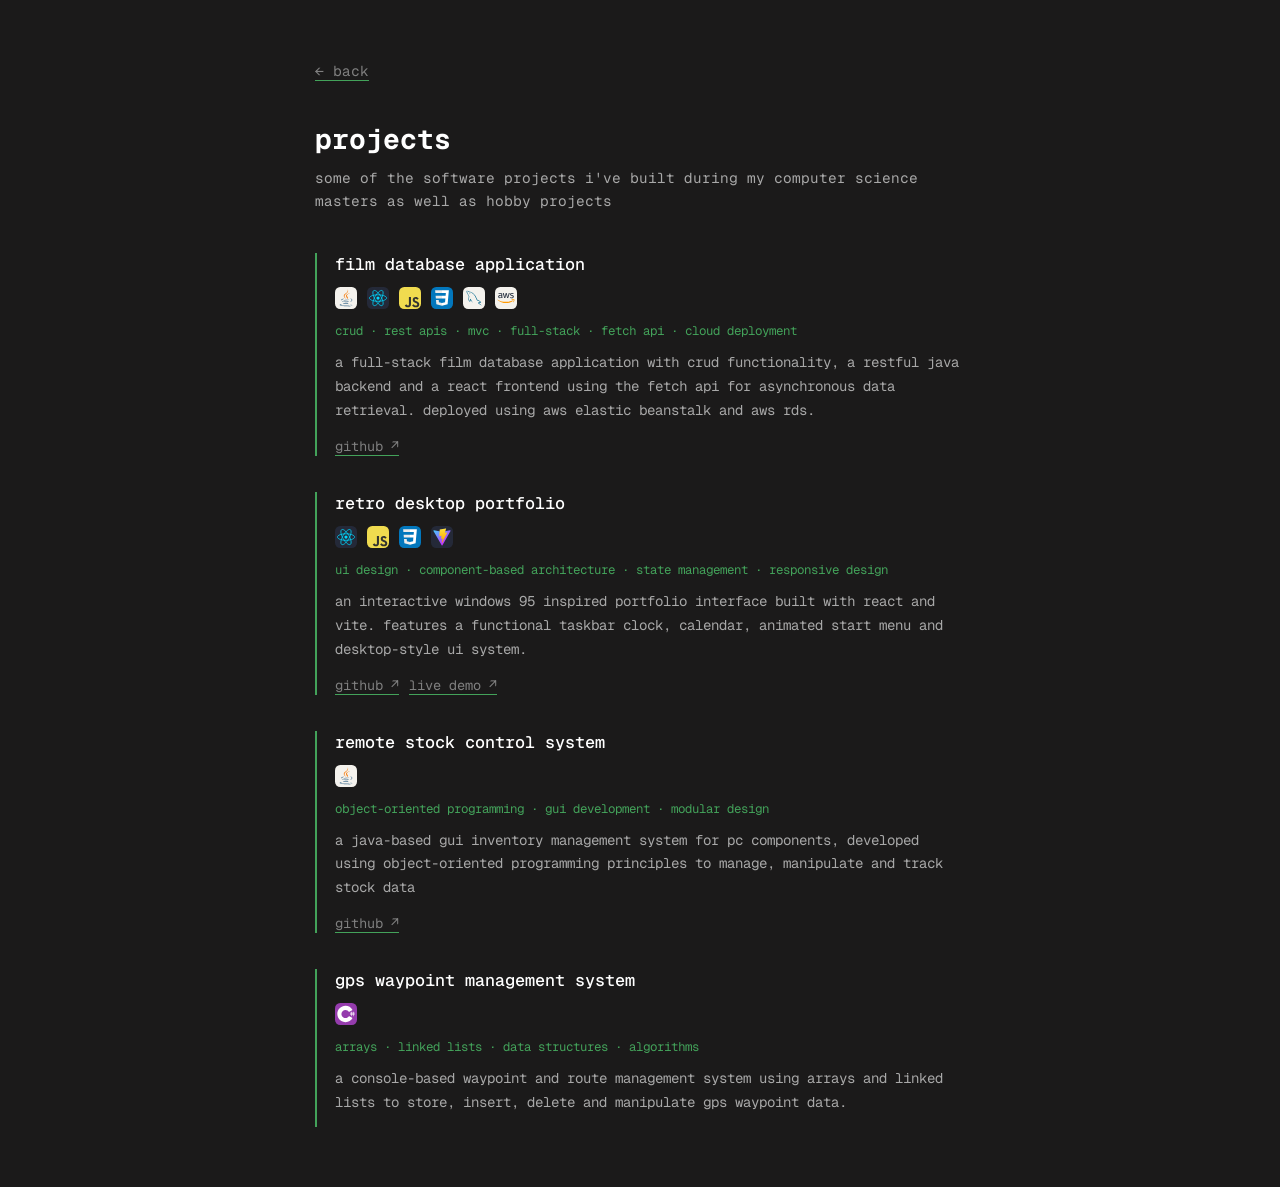
==== projects.html @ cffb8071 "Update projects.html" ====
<!-- projects.html -->
<!DOCTYPE html>
<html lang="en">
<head>
  <meta charset="UTF-8" />
  <meta name="viewport" content="width=device-width, initial-scale=1.0"/>

  <title>projects | harry jarvis</title>

  <link rel="stylesheet" href="projects.css"/>
  <link rel="icon" type="image/x-icon" href="/images/images.png">

  <link href="https://fonts.googleapis.com/css2?family=Geist+Mono:wght@100..900&display=swap" rel="stylesheet">
</head>

<body>

  <main class="projects-wrapper">

    <a href="index.html" class="back-link">← back</a>

    <header class="projects-header">
      <h1>projects</h1>
      <p>some of the software projects i've built during my computer science masters as well as hobby projects</p>
    </header>

    <section class="projects-list">

      <!-- FILM DATABASE -->
      <article class="project-card">

        <h2>film database application</h2>

        <div class="project-tech">

          <!-- JAVA -->
          <span class="tech-icon" title="Java">
            <svg xmlns="http://www.w3.org/2000/svg" width="22" height="22" viewBox="0 0 256 256"><g fill="none"><rect width="256" height="256" fill="#f4f2ed" rx="60"/><path fill="#4e7896" d="M101.634 182.619s-7.68 4.674 5.345 6.011c15.728 2.004 24.044 1.669 41.407-1.668c0 0 4.674 3.009 11.02 5.344c-39.075 16.696-88.497-1.002-57.772-9.687m-5.009-21.705s-8.35 6.346 4.674 7.679c17.028 1.669 30.391 2.004 53.433-2.667c0 0 3.009 3.341 8.015 5.01c-47.083 14.025-99.85 1.333-66.122-10.019zm92.17 38.07s5.676 4.674-6.346 8.35c-22.376 6.678-93.839 8.685-113.876 0c-7.009-3.009 6.347-7.352 10.686-8.015c4.342-1.002 6.678-1.002 6.678-1.002c-7.68-5.344-51.095 11.02-22.041 15.729c79.813 13.027 145.603-5.676 124.896-15.028zm-83.488-60.781s-36.402 8.685-13.028 11.687c10.019 1.333 29.721 1.002 48.089-.335c15.028-1.334 30.09-4.007 30.09-4.007s-5.345 2.338-9.017 4.674c-37.099 9.693-108.23 5.351-87.858-4.668c17.37-8.35 31.724-7.351 31.724-7.351m65.116 36.401c37.407-19.37 20.037-38.07 8.015-35.731c-3.009.667-4.342 1.334-4.342 1.334s1.001-2.004 3.34-2.667c23.709-8.35 42.413 25.046-7.679 38.07c0 0 .335-.335.666-1.002zm-61.444 52.76c36.067 2.339 91.168-1.334 92.505-18.369c0 0-2.667 6.678-29.72 11.688c-30.722 5.676-68.796 5.009-91.168 1.333c0 0 4.674 4.007 28.386 5.344z"/><path fill="#f58219" d="M147.685 28s20.704 21.039-19.702 52.76c-32.394 25.712-7.351 40.408 0 57.101c-19.035-17.028-32.722-32.059-23.377-46.085C118.331 71.083 156.062 61.064 147.685 28M137 123.842c9.683 11.02-2.667 21.039-2.667 21.039s24.711-12.686 13.359-28.387c-10.354-15.028-18.368-22.376 25.046-47.425c0 0-68.461 17.028-35.731 54.766z"/></g></svg>
          </span>

          <!-- REACT -->
          <span class="tech-icon" title="React">
            <svg xmlns="http://www.w3.org/2000/svg" width="22" height="22" viewBox="0 0 256 256"><g fill="none"><rect width="256" height="256" fill="#242938" rx="60"/><path fill="#00d8ff" d="M128.001 146.951c10.304 0 18.656-8.353 18.656-18.656s-8.352-18.656-18.656-18.656s-18.656 8.353-18.656 18.656s8.353 18.656 18.656 18.656"/><path stroke="#00d8ff" stroke-width="8.911" d="M128.002 90.363c25.048 0 48.317 3.594 65.862 9.635C215.003 107.275 228 118.306 228 128.295c0 10.409-13.774 22.128-36.475 29.649c-17.162 5.686-39.746 8.654-63.523 8.654c-24.378 0-47.463-2.786-64.819-8.717C41.225 150.376 28 138.506 28 128.295c0-9.908 12.41-20.854 33.252-28.12c17.61-6.14 41.453-9.812 66.746-9.812z" clip-rule="evenodd"/><path stroke="#00d8ff" stroke-width="8.911" d="M94.981 109.438c12.514-21.698 27.251-40.06 41.249-52.24c16.864-14.677 32.914-20.425 41.566-15.436c9.017 5.2 12.288 22.988 7.463 46.41c-3.645 17.707-12.359 38.753-24.238 59.351c-12.179 21.118-26.124 39.724-39.931 51.792c-17.471 15.272-34.362 20.799-43.207 15.698c-8.583-4.946-11.865-21.167-7.747-42.852c3.479-18.323 12.21-40.812 24.841-62.723z" clip-rule="evenodd"/><path stroke="#00d8ff" stroke-width="8.911" d="M95.012 147.578c-12.549-21.674-21.093-43.616-24.659-61.826c-4.293-21.941-1.258-38.716 7.387-43.72c9.009-5.216 26.052.834 43.934 16.712c13.52 12.004 27.403 30.061 39.316 50.639c12.214 21.098 21.368 42.473 24.929 60.461c4.506 22.764.859 40.157-7.978 45.272c-8.574 4.964-24.265-.291-40.996-14.689c-14.136-12.164-29.26-30.959-41.933-52.849Z" clip-rule="evenodd"/></g></svg>
          </span>

          <!-- JAVASCRIPT -->
          <span class="tech-icon" title="JavaScript">
            <svg xmlns="http://www.w3.org/2000/svg" width="22" height="22" viewBox="0 0 256 256"><g fill="none"><rect width="256" height="256" fill="#f0db4f" rx="60"/><path fill="#323330" d="m67.312 213.932l19.59-11.856c3.78 6.701 7.218 12.371 15.465 12.371c7.905 0 12.889-3.092 12.889-15.12v-81.798h24.058v82.138c0 24.917-14.606 36.259-35.916 36.259c-19.245 0-30.416-9.967-36.087-21.996m85.07-2.576l19.588-11.341c5.157 8.421 11.859 14.607 23.715 14.607c9.969 0 16.325-4.984 16.325-11.858c0-8.248-6.53-11.17-17.528-15.98l-6.013-2.579c-17.357-7.388-28.871-16.668-28.871-36.258c0-18.044 13.748-31.792 35.229-31.792c15.294 0 26.292 5.328 34.196 19.247l-18.731 12.029c-4.125-7.389-8.591-10.31-15.465-10.31c-7.046 0-11.514 4.468-11.514 10.31c0 7.217 4.468 10.139 14.778 14.608l6.014 2.577c20.449 8.765 31.963 17.699 31.963 37.804c0 21.654-17.012 33.51-39.867 33.51c-22.339 0-36.774-10.654-43.819-24.574"/></g></svg>
          </span>

          <span class="tech-icon" title="css">
            <svg xmlns="http://www.w3.org/2000/svg" width="22px" height="22px" viewBox="0 0 256 256"><g fill="none"><rect width="256" height="256" fill="#0277bd" rx="60"/><path fill="#ebebeb" d="m53.753 102.651l2.862 31.942h71.481v-31.942zM128.095 38H48l2.904 31.942h77.191zm0 180.841v-33.233l-.14.037l-35.574-9.605l-2.274-25.476H58.042l4.475 50.154l65.431 18.164z"/><path fill="#fff" d="m167.318 134.593l-3.708 41.426l-35.625 9.616v33.231l65.483-18.148l.48-5.397l7.506-84.092l.779-8.578L208 38h-80.015v31.942h45.009l-2.906 32.709h-42.103v31.942z"/></g></svg>
          </span>

          <!-- MYSQL -->
          <span class="tech-icon" title="MySQL">
            <svg xmlns="http://www.w3.org/2000/svg" width="22" height="22" viewBox="0 0 256 256"><g fill="none"><rect width="256" height="256" fill="#f4f2ed" rx="60"/><g clip-path="url(#SVGvjfd0dWp)"><path fill="#00678c" fill-rule="evenodd" d="M203.801 178.21c-9.79-.272-17.385.731-23.75 3.409c-1.833.736-4.774.736-5.016 3.043c.98.968 1.098 2.552 1.957 3.894c1.467 2.435 4.041 5.715 6.365 7.417l7.834 5.598c4.774 2.917 10.16 4.622 14.811 7.542c2.694 1.704 5.386 3.894 8.08 5.721c1.372.973 2.203 2.558 3.918 3.163v-.368c-.856-1.091-1.103-2.672-1.956-3.894l-3.677-3.526c-3.547-4.744-7.957-8.884-12.731-12.287c-3.918-2.677-12.484-6.326-14.076-10.825l-.241-.273c2.689-.272 5.872-1.219 8.445-1.949c4.165-1.091 7.957-.851 12.238-1.945l5.88-1.704v-1.091c-2.204-2.189-3.795-5.11-6.119-7.176c-6.242-5.353-13.102-10.586-20.203-14.965c-3.794-2.432-8.692-4.017-12.731-6.081c-1.473-.731-3.918-1.096-4.774-2.312c-2.209-2.672-3.43-6.204-5.021-9.369l-10.037-21.168c-2.203-4.745-3.553-9.49-6.242-13.869c-12.611-20.683-26.324-33.212-47.38-45.502c-4.527-2.555-9.913-3.654-15.64-4.99l-9.18-.49c-1.962-.851-3.919-3.164-5.633-4.26c-6.978-4.38-24.974-13.868-30.12-1.363c-3.305 7.907 4.899 15.692 7.684 19.709c2.085 2.798 4.774 5.96 6.247 9.124c.823 2.067 1.098 4.259 1.957 6.449c1.956 5.352 3.794 11.316 6.365 16.306c1.372 2.555 2.813 5.235 4.527 7.545c.98 1.363 2.695 1.947 3.06 4.136c-1.715 2.435-1.833 6.081-2.813 9.127c-4.409 13.748-2.694 30.78 3.548 40.902c1.962 3.04 6.585 9.734 12.858 7.177c5.509-2.19 4.28-9.124 5.871-15.208c.37-1.458.124-2.432.856-3.408v.273l5.021 10.097c3.795 5.961 10.408 12.167 15.914 16.306c2.936 2.19 5.263 5.964 8.934 7.3v-.368h-.241c-.736-1.091-1.839-1.582-2.818-2.433c-2.203-2.189-4.651-4.867-6.366-7.299c-5.139-6.812-9.666-14.357-13.708-22.142c-1.961-3.771-3.676-7.908-5.262-11.679c-.741-1.461-.741-3.654-1.962-4.379c-1.839 2.672-4.527 4.99-5.88 8.273c-2.327 5.23-2.568 11.679-3.424 18.371c-.494.122-.275 0-.494.272c-3.913-.97-5.263-4.99-6.73-8.393c-3.672-8.638-4.287-22.507-1.104-32.484c.856-2.555 4.533-10.585 3.065-13.018c-.74-2.312-3.183-3.648-4.533-5.475c-1.591-2.312-3.3-5.23-4.403-7.785c-2.936-6.817-4.404-14.357-7.59-21.17c-1.473-3.164-4.041-6.45-6.124-9.367c-2.327-3.286-4.892-5.599-6.73-9.49c-.612-1.363-1.468-3.528-.489-4.99c.242-.973.735-1.363 1.71-1.581c1.59-1.364 6.124.365 7.715 1.09c4.527 1.827 8.322 3.529 12.117 6.081c1.715 1.216 3.553 3.529 5.756 4.14h2.574c3.918.85 8.322.272 11.99 1.363c6.49 2.072 12.364 5.11 17.632 8.398c16.035 10.098 29.26 24.454 38.193 41.611c1.468 2.798 2.08 5.353 3.43 8.273c2.574 5.964 5.757 12.045 8.322 17.888c2.574 5.718 5.021 11.562 8.693 16.306c1.838 2.555 9.18 3.891 12.484 5.23c2.45 1.091 6.242 2.073 8.451 3.409c4.159 2.555 8.322 5.475 12.237 8.273c1.956 1.456 8.081 4.499 8.445 6.926zM78.958 72.487a19.6 19.6 0 0 0-5.015.608v.273h.241c.98 1.947 2.695 3.286 3.918 4.99l2.818 5.84l.242-.272c1.714-1.216 2.573-3.163 2.573-6.08c-.735-.851-.856-1.705-1.468-2.556c-.735-1.216-2.326-1.827-3.309-2.797z" clip-rule="evenodd"/></g><defs><clipPath id="SVGvjfd0dWp"><path fill="#fff" d="M38 38h180v180H38z"/></clipPath></defs></g></svg>
          </span>

          <span class="tech-icon" title="AWS">
            <svg xmlns="http://www.w3.org/2000/svg" width="22px" height="22px" viewBox="0 0 256 256"><g fill="none"><rect width="256" height="256" fill="#f4f2ed" rx="60"/><path fill="#252f3e" d="M84.745 111.961c0 2.434.263 4.407.723 5.855a35 35 0 0 0 2.106 4.737c.329.526.46 1.052.46 1.513c0 .658-.395 1.316-1.25 1.973l-4.145 2.764c-.592.394-1.184.592-1.71.592c-.658 0-1.316-.329-1.974-.921a20.4 20.4 0 0 1-2.368-3.092a51 51 0 0 1-2.04-3.882q-7.697 9.08-19.342 9.079c-5.526 0-9.934-1.579-13.158-4.737c-3.223-3.158-4.868-7.368-4.868-12.631c0-5.593 1.974-10.132 5.987-13.553s9.342-5.132 16.118-5.132c2.237 0 4.54.198 6.974.527s4.934.855 7.566 1.447v-4.803c0-5-1.053-8.487-3.092-10.526c-2.106-2.04-5.658-3.026-10.724-3.026c-2.303 0-4.671.263-7.105.855s-4.803 1.316-7.106 2.237a19 19 0 0 1-2.302.855c-.46.132-.79.198-1.053.198c-.92 0-1.382-.658-1.382-2.04v-3.224c0-1.052.132-1.842.461-2.302s.921-.921 1.842-1.382q3.454-1.776 8.29-2.96c3.223-.856 6.644-1.25 10.263-1.25c7.829 0 13.552 1.776 17.237 5.328c3.618 3.553 5.46 8.948 5.46 16.185v21.316zm-26.71 10c2.17 0 4.407-.395 6.776-1.185c2.368-.789 4.473-2.237 6.25-4.21c1.052-1.25 1.842-2.632 2.236-4.211s.658-3.487.658-5.723v-2.764a55 55 0 0 0-6.052-1.118a50 50 0 0 0-6.185-.395c-4.408 0-7.631.856-9.802 2.632s-3.224 4.276-3.224 7.566c0 3.092.79 5.394 2.434 6.973c1.58 1.645 3.882 2.435 6.908 2.435m52.828 7.105c-1.184 0-1.974-.198-2.5-.658c-.526-.395-.987-1.316-1.381-2.566l-15.46-50.855c-.396-1.316-.593-2.171-.593-2.632c0-1.052.526-1.645 1.579-1.645h6.447c1.25 0 2.106.198 2.566.658c.526.395.921 1.316 1.316 2.566l11.052 43.553l10.264-43.553c.329-1.316.723-2.17 1.25-2.566c.526-.394 1.447-.657 2.631-.657h5.263c1.25 0 2.106.197 2.632.657c.526.395.987 1.316 1.25 2.566l10.395 44.079l11.381-44.079c.395-1.316.856-2.17 1.316-2.566c.526-.394 1.382-.657 2.566-.657h6.118c1.053 0 1.645.526 1.645 1.644c0 .33-.066.658-.132 1.053c-.065.395-.197.92-.46 1.645l-15.855 50.855q-.593 1.974-1.382 2.566c-.526.394-1.382.658-2.5.658h-5.658c-1.25 0-2.105-.198-2.631-.658c-.527-.461-.987-1.316-1.25-2.632l-10.198-42.434l-10.131 42.368c-.329 1.316-.724 2.171-1.25 2.632c-.527.46-1.448.658-2.632.658zm84.54 1.776c-3.421 0-6.842-.395-10.132-1.184c-3.289-.79-5.855-1.645-7.566-2.632c-1.052-.592-1.776-1.25-2.039-1.842a4.65 4.65 0 0 1-.395-1.842v-3.355c0-1.382.526-2.04 1.513-2.04q.593 0 1.184.198c.395.131.987.394 1.645.658a35.8 35.8 0 0 0 7.237 2.302a39.5 39.5 0 0 0 7.829.79c4.145 0 7.368-.724 9.605-2.171c2.237-1.448 3.421-3.553 3.421-6.25c0-1.842-.592-3.356-1.776-4.606s-3.421-2.368-6.645-3.421l-9.539-2.96c-4.803-1.513-8.356-3.75-10.527-6.71c-2.171-2.895-3.289-6.12-3.289-9.54q0-4.144 1.776-7.303c1.184-2.105 2.763-3.947 4.737-5.394c1.974-1.514 4.211-2.632 6.842-3.422c2.632-.79 5.395-1.118 8.29-1.118c1.447 0 2.96.066 4.408.263c1.513.197 2.894.46 4.276.724c1.316.329 2.566.658 3.75 1.053q1.776.591 2.763 1.184c.921.526 1.579 1.052 1.974 1.644q.592.79.592 2.172v3.092c0 1.381-.526 2.105-1.513 2.105c-.527 0-1.382-.263-2.5-.79q-5.625-2.565-12.632-2.565c-3.75 0-6.71.592-8.75 1.842s-3.092 3.158-3.092 5.855c0 1.842.658 3.421 1.974 4.671s3.75 2.5 7.237 3.618l9.342 2.96c4.736 1.514 8.158 3.619 10.197 6.317s3.026 5.789 3.026 9.21c0 2.829-.592 5.395-1.71 7.632c-1.184 2.237-2.763 4.21-4.803 5.789c-2.039 1.645-4.474 2.829-7.302 3.685c-2.961.921-6.053 1.381-9.408 1.381"/><path fill="#f90" fill-rule="evenodd" d="M207.837 162.816c-21.645 15.987-53.092 24.474-80.132 24.474c-37.894 0-72.04-14.014-97.829-37.303c-2.04-1.842-.197-4.342 2.237-2.895c27.895 16.184 62.303 25.987 97.895 25.987c24.013 0 50.395-5 74.671-15.263c3.618-1.645 6.71 2.368 3.158 5" clip-rule="evenodd"/><path fill="#f90" fill-rule="evenodd" d="M216.85 152.553c-2.763-3.553-18.289-1.711-25.329-.856c-2.105.264-2.434-1.579-.526-2.96c12.368-8.684 32.697-6.184 35.066-3.29c2.368 2.961-.658 23.29-12.237 33.027c-1.777 1.513-3.487.723-2.698-1.25c2.632-6.513 8.487-21.185 5.724-24.671" clip-rule="evenodd"/></g></svg>
          </span>

        </div>

        <p class="project-concepts">
          crud · rest apis · mvc · full-stack · fetch api · cloud deployment
        </p>

        <p class="project-description">
          a full-stack film database application with crud functionality, a restful java backend
          and a react frontend using the fetch api for asynchronous data retrieval. deployed using aws elastic beanstalk and aws rds.
        </p>

        <div class="project-links">
          <a href="https://github.com/harryjarvis/films-database" target="_blank">github ↗</a>
        </div>

      </article>

      <!-- WIN95 PORTFOLIO -->
       <article class="project-card">

        <h2>retro desktop portfolio</h2>

        <div class="project-tech">

          <span class="tech-icon" title="react">
            <svg xmlns="http://www.w3.org/2000/svg" width="22px" height="22px" viewBox="0 0 256 256"><g fill="none"><rect width="256" height="256" fill="#242938" rx="60"/><path fill="#00d8ff" d="M128.001 146.951c10.304 0 18.656-8.353 18.656-18.656s-8.352-18.656-18.656-18.656s-18.656 8.353-18.656 18.656s8.353 18.656 18.656 18.656"/><path stroke="#00d8ff" stroke-width="8.911" d="M128.002 90.363c25.048 0 48.317 3.594 65.862 9.635C215.003 107.275 228 118.306 228 128.295c0 10.409-13.774 22.128-36.475 29.649c-17.162 5.686-39.746 8.654-63.523 8.654c-24.378 0-47.463-2.786-64.819-8.717C41.225 150.376 28 138.506 28 128.295c0-9.908 12.41-20.854 33.252-28.12c17.61-6.14 41.453-9.812 66.746-9.812z" clip-rule="evenodd"/><path stroke="#00d8ff" stroke-width="8.911" d="M94.981 109.438c12.514-21.698 27.251-40.06 41.249-52.24c16.864-14.677 32.914-20.425 41.566-15.436c9.017 5.2 12.288 22.988 7.463 46.41c-3.645 17.707-12.359 38.753-24.238 59.351c-12.179 21.118-26.124 39.724-39.931 51.792c-17.471 15.272-34.362 20.799-43.207 15.698c-8.583-4.946-11.865-21.167-7.747-42.852c3.479-18.323 12.21-40.812 24.841-62.723z" clip-rule="evenodd"/><path stroke="#00d8ff" stroke-width="8.911" d="M95.012 147.578c-12.549-21.674-21.093-43.616-24.659-61.826c-4.293-21.941-1.258-38.716 7.387-43.72c9.009-5.216 26.052.834 43.934 16.712c13.52 12.004 27.403 30.061 39.316 50.639c12.214 21.098 21.368 42.473 24.929 60.461c4.506 22.764.859 40.157-7.978 45.272c-8.574 4.964-24.265-.291-40.996-14.689c-14.136-12.164-29.26-30.959-41.933-52.849Z" clip-rule="evenodd"/></g></svg>
          </span>

          <span class="tech-icon" title="javascript">
            <svg xmlns="http://www.w3.org/2000/svg" width="22px" height="22px" viewBox="0 0 256 256"><g fill="none"><rect width="256" height="256" fill="#f0db4f" rx="60"/><path fill="#323330" d="m67.312 213.932l19.59-11.856c3.78 6.701 7.218 12.371 15.465 12.371c7.905 0 12.889-3.092 12.889-15.12v-81.798h24.058v82.138c0 24.917-14.606 36.259-35.916 36.259c-19.245 0-30.416-9.967-36.087-21.996m85.07-2.576l19.588-11.341c5.157 8.421 11.859 14.607 23.715 14.607c9.969 0 16.325-4.984 16.325-11.858c0-8.248-6.53-11.17-17.528-15.98l-6.013-2.579c-17.357-7.388-28.871-16.668-28.871-36.258c0-18.044 13.748-31.792 35.229-31.792c15.294 0 26.292 5.328 34.196 19.247l-18.731 12.029c-4.125-7.389-8.591-10.31-15.465-10.31c-7.046 0-11.514 4.468-11.514 10.31c0 7.217 4.468 10.139 14.778 14.608l6.014 2.577c20.449 8.765 31.963 17.699 31.963 37.804c0 21.654-17.012 33.51-39.867 33.51c-22.339 0-36.774-10.654-43.819-24.574"/></g></svg>
          </span>

          <span class="tech-icon" title="css">
            <svg xmlns="http://www.w3.org/2000/svg" width="22px" height="22px" viewBox="0 0 256 256"><g fill="none"><rect width="256" height="256" fill="#0277bd" rx="60"/><path fill="#ebebeb" d="m53.753 102.651l2.862 31.942h71.481v-31.942zM128.095 38H48l2.904 31.942h77.191zm0 180.841v-33.233l-.14.037l-35.574-9.605l-2.274-25.476H58.042l4.475 50.154l65.431 18.164z"/><path fill="#fff" d="m167.318 134.593l-3.708 41.426l-35.625 9.616v33.231l65.483-18.148l.48-5.397l7.506-84.092l.779-8.578L208 38h-80.015v31.942h45.009l-2.906 32.709h-42.103v31.942z"/></g></svg>
          </span>

          <span class="tech-icon" title="vite">
            <svg xmlns="http://www.w3.org/2000/svg" width="22px" height="22px" viewBox="0 0 256 256"><g fill="none"><rect width="256" height="256" fill="#242938" rx="60"/><path fill="url(#SVGO6JBKe3v)" d="m227.088 57.602l-93.832 167.787c-1.938 3.465-6.915 3.485-8.881.038L28.682 57.617c-2.142-3.756 1.07-8.306 5.328-7.545l93.932 16.79a5.1 5.1 0 0 0 1.812-.004l91.968-16.763c4.243-.773 7.47 3.742 5.366 7.507"/><path fill="url(#SVGHms0bd8n)" d="m172.687 28.05l-69.438 13.605a2.55 2.55 0 0 0-2.055 2.352l-4.272 72.141a2.55 2.55 0 0 0 3.118 2.635l19.333-4.461c1.809-.417 3.443 1.176 3.072 2.995l-5.744 28.126c-.387 1.893 1.391 3.511 3.239 2.95l11.941-3.628c1.851-.562 3.63 1.061 3.238 2.956l-9.128 44.179c-.571 2.764 3.105 4.271 4.638 1.901l1.024-1.582l56.582-112.92c.948-1.89-.686-4.046-2.763-3.646l-19.899 3.841c-1.87.36-3.461-1.381-2.934-3.21l12.989-45.026c.528-1.832-1.069-3.575-2.941-3.209"/><defs><linearGradient id="SVGO6JBKe3v" x1="26.346" x2="143.127" y1="44.075" y2="202.673" gradientUnits="userSpaceOnUse"><stop stop-color="#41d1ff"/><stop offset="1" stop-color="#bd34fe"/></linearGradient><linearGradient id="SVGHms0bd8n" x1="122.551" x2="143.676" y1="31.743" y2="176.66" gradientUnits="userSpaceOnUse"><stop stop-color="#ffea83"/><stop offset=".083" stop-color="#ffdd35"/><stop offset="1" stop-color="#ffa800"/></linearGradient></defs></g></svg>
          </span>
        </div>

        <p class="project-concepts">
          ui design · component-based architecture · state management · responsive design
        </p>

        <p class="project-description">
          an interactive windows 95 inspired portfolio interface built with react and vite.
          features a functional taskbar clock, calendar, animated start menu and desktop-style ui system.
        </p>

        <div class="project-links">
          <a href="https://github.com/harryjarvis/win95-webui" target="_blank">github ↗</a>
          <a href="https://win95-portfolio.netlify.app/" target="_blank">live demo ↗</a>
        </div>
       </article>

      <!-- STOCK -->
      <article class="project-card">

        <h2>remote stock control system</h2>

        <div class="project-tech">

          <span class="tech-icon" title="Java">
            <svg xmlns="http://www.w3.org/2000/svg" width="22" height="22" viewBox="0 0 256 256"><g fill="none"><rect width="256" height="256" fill="#f4f2ed" rx="60"/><path fill="#4e7896" d="M101.634 182.619s-7.68 4.674 5.345 6.011c15.728 2.004 24.044 1.669 41.407-1.668c0 0 4.674 3.009 11.02 5.344c-39.075 16.696-88.497-1.002-57.772-9.687m-5.009-21.705s-8.35 6.346 4.674 7.679c17.028 1.669 30.391 2.004 53.433-2.667c0 0 3.009 3.341 8.015 5.01c-47.083 14.025-99.85 1.333-66.122-10.019zm92.17 38.07s5.676 4.674-6.346 8.35c-22.376 6.678-93.839 8.685-113.876 0c-7.009-3.009 6.347-7.352 10.686-8.015c4.342-1.002 6.678-1.002 6.678-1.002c-7.68-5.344-51.095 11.02-22.041 15.729c79.813 13.027 145.603-5.676 124.896-15.028zm-83.488-60.781s-36.402 8.685-13.028 11.687c10.019 1.333 29.721 1.002 48.089-.335c15.028-1.334 30.09-4.007 30.09-4.007s-5.345 2.338-9.017 4.674c-37.099 9.693-108.23 5.351-87.858-4.668c17.37-8.35 31.724-7.351 31.724-7.351m65.116 36.401c37.407-19.37 20.037-38.07 8.015-35.731c-3.009.667-4.342 1.334-4.342 1.334s1.001-2.004 3.34-2.667c23.709-8.35 42.413 25.046-7.679 38.07c0 0 .335-.335.666-1.002zm-61.444 52.76c36.067 2.339 91.168-1.334 92.505-18.369c0 0-2.667 6.678-29.72 11.688c-30.722 5.676-68.796 5.009-91.168 1.333c0 0 4.674 4.007 28.386 5.344z"/><path fill="#f58219" d="M147.685 28s20.704 21.039-19.702 52.76c-32.394 25.712-7.351 40.408 0 57.101c-19.035-17.028-32.722-32.059-23.377-46.085C118.331 71.083 156.062 61.064 147.685 28M137 123.842c9.683 11.02-2.667 21.039-2.667 21.039s24.711-12.686 13.359-28.387c-10.354-15.028-18.368-22.376 25.046-47.425c0 0-68.461 17.028-35.731 54.766z"/></g></svg>
          </span>

        </div>

        <p class="project-concepts">
          object-oriented programming · gui development · modular design
        </p>

        <p class="project-description">
          a java-based gui inventory management system for pc components, developed using object-oriented
          programming principles to manage, manipulate and track stock data
        </p>

        <div class="project-links">
          <a href="https://github.com/harryjarvis/pc-parts-stock-control" target="_blank">github ↗</a>
        </div>

      </article>

      <!-- WAYPOINT -->
      <article class="project-card">

        <h2>gps waypoint management system</h2>

        <div class="project-tech">

          <!-- C# -->
          <span class="tech-icon" title="C#">
            <svg xmlns="http://www.w3.org/2000/svg" width="22" height="22" viewBox="0 0 256 256"><g fill="none"><rect width="256" height="256" fill="#953cad" rx="60"/><path fill="#fff" d="M195.436 100.668v13.474h13.474v-13.474h6.737v13.474h13.473v6.737h-13.473v13.473h13.473v6.737h-13.473v13.474h-6.737v-13.474h-13.474v13.474h-6.737v-13.474h-13.473v-6.737h13.473v-13.473h-13.473v-6.737h13.473v-13.474zm13.474 20.211h-13.474v13.473h13.474z"/><path fill="#fff" d="M122.001 33c35.143 0 65.827 19.086 82.261 47.456l-.16-.273l-41.349 23.808c-8.146-13.793-23.081-23.102-40.213-23.293l-.539-.003c-26.126 0-47.306 21.179-47.306 47.304a47.1 47.1 0 0 0 6.239 23.47c8.154 14.235 23.482 23.837 41.067 23.837c17.692 0 33.108-9.724 41.221-24.111l-.197.345l41.286 23.918c-16.254 28.13-46.517 47.157-81.252 47.536l-1.058.006c-35.255 0-66.026-19.204-82.419-47.724C31.579 161.353 27 145.212 27 127.999C27 75.533 69.532 33 122.001 33"/></g></svg>
          </span>

        </div>

        <p class="project-concepts">
          arrays · linked lists · data structures · algorithms
        </p>

        <p class="project-description">
          a console-based waypoint and route management system using arrays and linked lists
          to store, insert, delete and manipulate gps waypoint data.
        </p>

      </article>

    </section>

  </main>

</body>
</html>
---- projects.css ----
/* projects.css */

body,
html {
  background: #1b1a1a;
  font-family: "Geist Mono", monospace;
  --green: #43a25a;
  margin: 0;
  color: rgb(168, 168, 168);
}

.projects-wrapper {
  max-width: 650px;
  margin: 60px auto;
  padding: 0 30px;
  animation: fadeIn 0.45s ease;
}

.back-link {
  color: gray;
  text-decoration: underline;
  text-decoration-color: var(--green);
  text-underline-offset: 4px;
  font-size: 0.9rem;
}

.back-link:hover {
  color: var(--green);
}

.projects-header {
  margin-top: 40px;
  margin-bottom: 40px;
}

.projects-header h1 {
  color: white;
  font-size: 1.75rem;
  margin: 0 0 10px;
}

.projects-header p {
  font-size: 0.9rem;
  line-height: 1.6;
  margin: 0;
}

.projects-list {
  display: flex;
  flex-direction: column;
  gap: 36px;
}

.project-card {
  border-left: 2px solid var(--green);
  padding-left: 18px;
}

.project-card h2 {
  color: white;
  font-size: 1.05rem;
  margin: 0 0 12px;
  font-weight: 500;
}

.project-tech {
  display: flex;
  align-items: center;
  gap: 10px;
  margin-bottom: 12px;
}

.tech-icon {
  display: inline-flex;
  align-items: center;
  justify-content: center;
  transition: 0.2s ease;
}

.tech-icon:hover {
  transform: translateY(-2px);
}

.tech-icon svg {
  width: 22px;
  height: 22px;
  display: block;
}

.project-concepts {
  color: var(--green);
  font-size: 0.78rem;
  line-height: 1.6;
  margin: 0 0 10px;
}

.project-description {
  font-size: 0.88rem;
  line-height: 1.7;
  margin: 0 0 12px;
}

.project-links a {
  color: gray;
  font-size: 0.85rem;
  text-decoration: underline;
  text-decoration-color: var(--green);
  text-underline-offset: 4px;
}

.project-links a:hover {
  color: var(--green);
}

@keyframes fadeIn {
  from {
    opacity: 0;
    transform: translateY(14px);
  }

  to {
    opacity: 1;
    transform: translateY(0);
  }
}
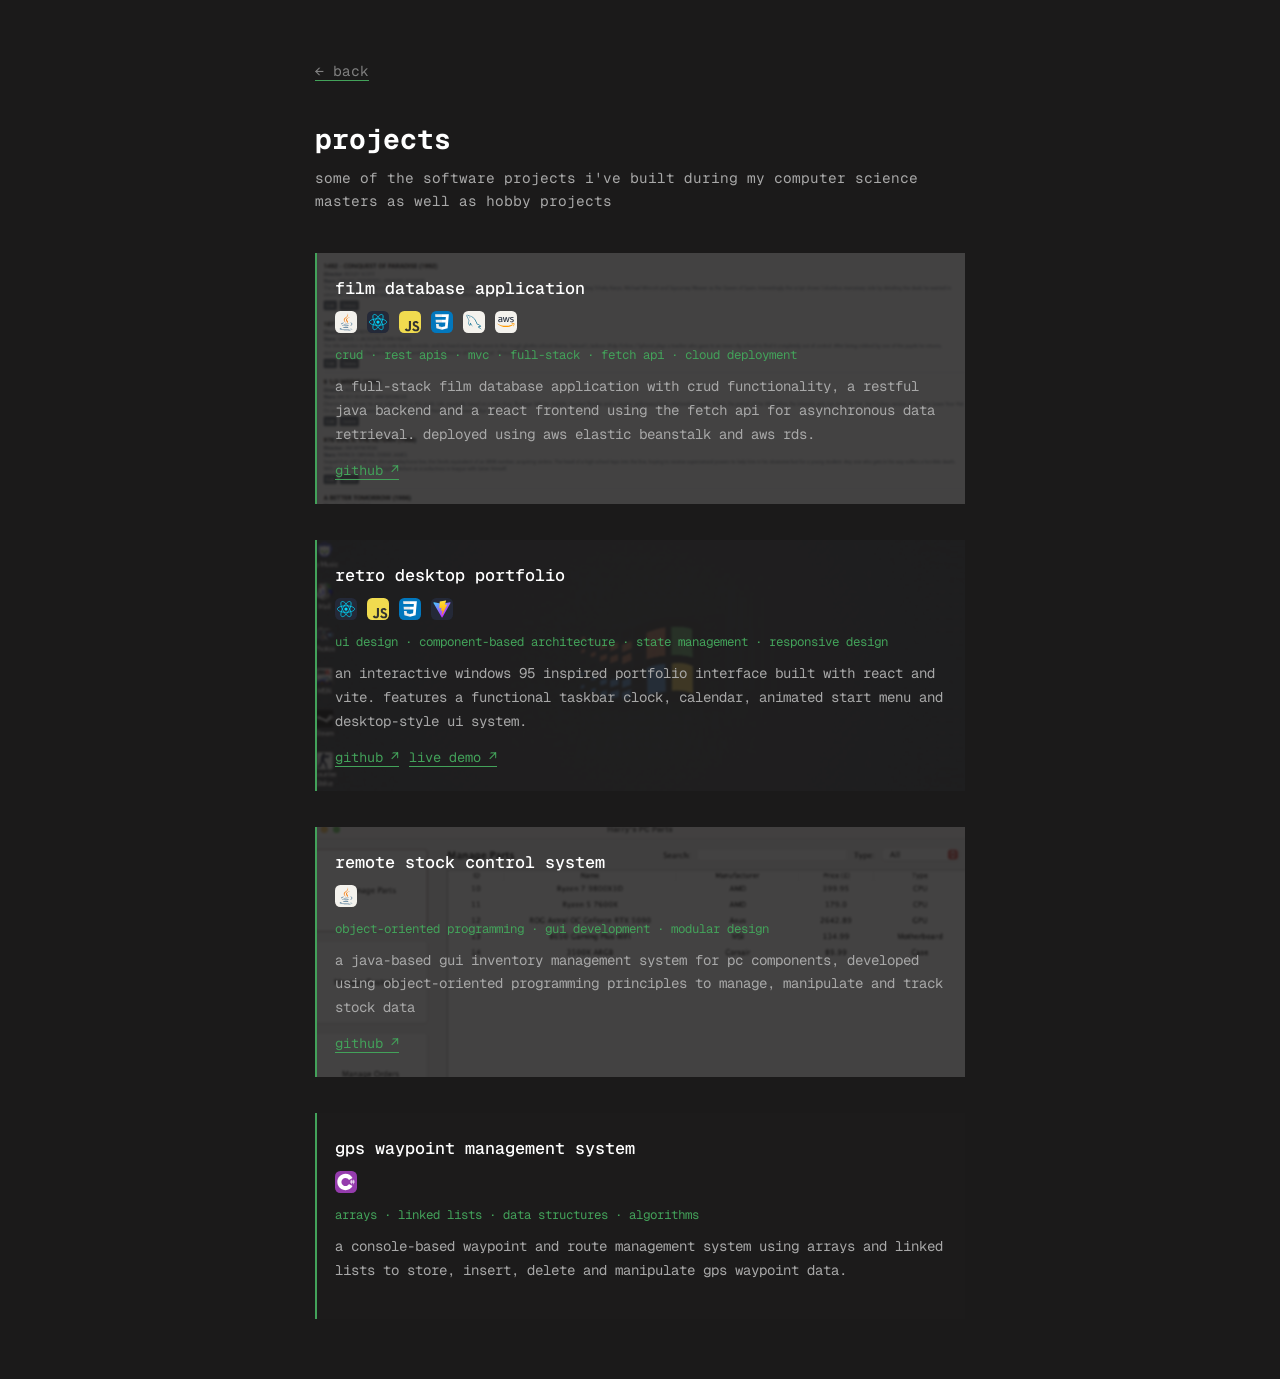
==== commit 85816721: "project screenshot bgs" ====
--- a/projects.html
+++ b/projects.html
@@ -27,7 +27,7 @@
     <section class="projects-list">
 
       <!-- FILM DATABASE -->
-      <article class="project-card">
+      <article class="project-card" style="--bg-image: url('./images/film-bg.png')">
 
         <h2>film database application</h2>
 
@@ -79,7 +79,7 @@
       </article>
 
       <!-- WIN95 PORTFOLIO -->
-       <article class="project-card">
+       <article class="project-card" style="--bg-image: url('./images/win95-bg.png')">
 
         <h2>retro desktop portfolio</h2>
 
@@ -118,7 +118,7 @@
        </article>
 
       <!-- STOCK -->
-      <article class="project-card">
+      <article class="project-card" style="--bg-image: url('./images/gui.png'); --bg-position: center 0%;">
 
         <h2>remote stock control system</h2>
 
--- a/projects.css
+++ b/projects.css
@@ -52,8 +52,11 @@
 }
 
 .project-card {
+  position: relative;
+  overflow: hidden;
   border-left: 2px solid var(--green);
-  padding-left: 18px;
+  padding: 24px 18px;
+  background: rgba(255, 255, 255, 0.015);
 }
 
 .project-card h2 {
@@ -61,6 +64,7 @@
   font-size: 1.05rem;
   margin: 0 0 12px;
   font-weight: 500;
+  cursor: pointer;
 }
 
 .project-tech {
@@ -75,6 +79,7 @@
   align-items: center;
   justify-content: center;
   transition: 0.2s ease;
+  cursor: pointer;
 }
 
 .tech-icon:hover {
@@ -92,24 +97,27 @@
   font-size: 0.78rem;
   line-height: 1.6;
   margin: 0 0 10px;
+  cursor: pointer;
 }
 
 .project-description {
   font-size: 0.88rem;
   line-height: 1.7;
   margin: 0 0 12px;
+  cursor: pointer;
 }
 
 .project-links a {
-  color: gray;
+  color: var(--green);
   font-size: 0.85rem;
   text-decoration: underline;
   text-decoration-color: var(--green);
   text-underline-offset: 4px;
+  transition: font-size 0.2s ease;
 }
 
 .project-links a:hover {
-  color: var(--green);
+  font-size: 1rem;
 }
 
 @keyframes fadeIn {
@@ -122,4 +130,37 @@
     opacity: 1;
     transform: translateY(0);
   }
+}
+
+.project-card::before {
+  content: "";
+  position: absolute;
+  inset: 0;
+  background-image: var(--bg-image);
+  background-size: cover;
+  background-position: var(--bg-position, center);
+  opacity: 0.8;
+  filter: blur(1px);
+  transform: scale(1.04);
+  z-index: 0;
+  transition: opacity 0.25s ease, transform 0.25s ease;
+}
+
+.project-card::after {
+  content: "";
+  position: absolute;
+  inset: 0;
+  background: rgba(27, 26, 26, 0.78);
+  z-index: 1;
+}
+
+.project-card > * {
+  position: relative;
+  z-index: 2;
+}
+
+.project-card:hover::before {
+  opacity: 1;
+  filter: blur(0px);
+  transform: scale(1.15);
 }
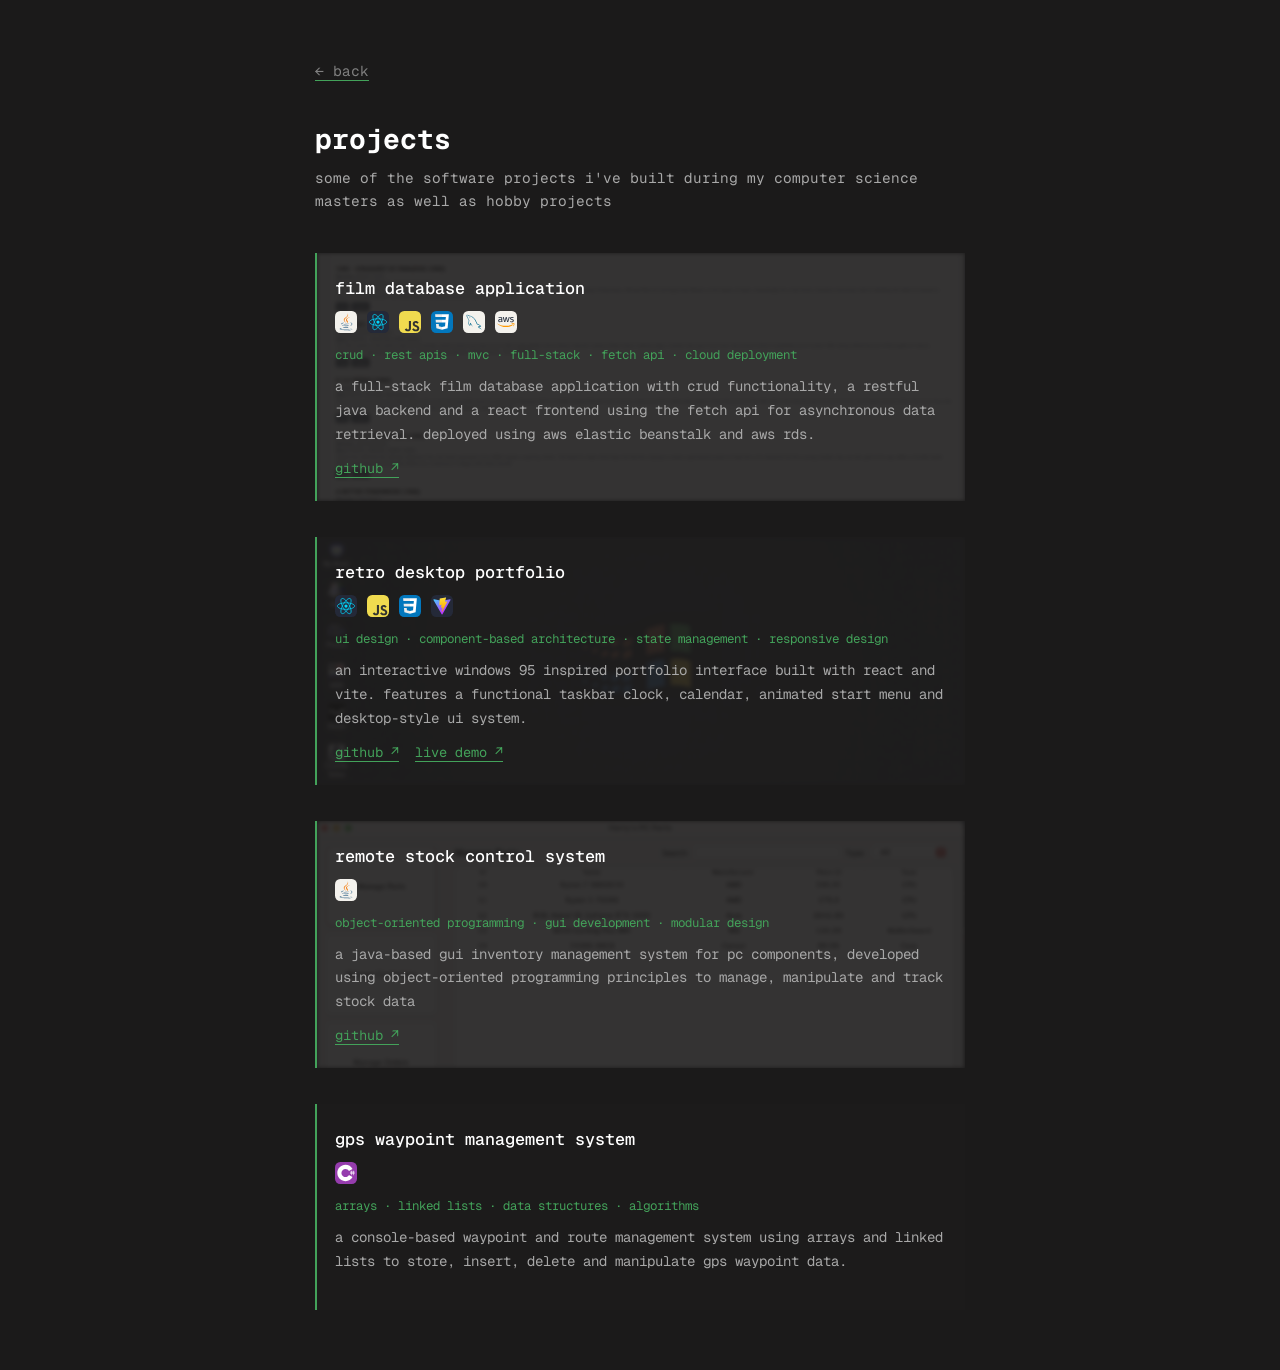
==== commit e5da7678: "mobile sizing added, styling changes" ====
--- a/projects.html
+++ b/projects.html
@@ -8,7 +8,7 @@
   <title>projects | harry jarvis</title>
 
   <link rel="stylesheet" href="projects.css"/>
-  <link rel="icon" type="image/x-icon" href="/images/images.png">
+  <link rel="icon" type="image/x-icon" href="/images/favicon.ico">
 
   <link href="https://fonts.googleapis.com/css2?family=Geist+Mono:wght@100..900&display=swap" rel="stylesheet">
 </head>
--- a/projects.css
+++ b/projects.css
@@ -1,166 +1,214 @@
 /* projects.css */
-
-body,
-html {
-  background: #1b1a1a;
-  font-family: "Geist Mono", monospace;
-  --green: #43a25a;
-  margin: 0;
-  color: rgb(168, 168, 168);
+body, html {
+    background: #1b1a1a;
+    font-family: "Geist Mono", monospace;
+    --green: #43a25a;
+    margin: 0;
+    color: rgb(168, 168, 168);
 }
 
 .projects-wrapper {
-  max-width: 650px;
-  margin: 60px auto;
-  padding: 0 30px;
-  animation: fadeIn 0.45s ease;
+    max-width: 650px;
+    margin: 60px auto;
+    padding: 0 30px;
+    animation: fadeIn 0.45s ease;
 }
 
 .back-link {
-  color: gray;
-  text-decoration: underline;
-  text-decoration-color: var(--green);
-  text-underline-offset: 4px;
-  font-size: 0.9rem;
+    color: gray;
+    text-decoration: underline;
+    text-decoration-color: var(--green);
+    text-underline-offset: 4px;
+    font-size: 0.9rem;
+    transition: color 0.2s ease, text-decoration-color 0.2s ease;
 }
 
 .back-link:hover {
-  color: var(--green);
+    color: white;
+    text-decoration-color: white;
+    text-decoration: underline;
 }
 
 .projects-header {
-  margin-top: 40px;
-  margin-bottom: 40px;
+    margin-top: 40px;
+    margin-bottom: 40px;
 }
 
 .projects-header h1 {
-  color: white;
-  font-size: 1.75rem;
-  margin: 0 0 10px;
+    color: white;
+    font-size: 1.75rem;
+    margin: 0 0 10px;
 }
 
 .projects-header p {
-  font-size: 0.9rem;
-  line-height: 1.6;
-  margin: 0;
+    font-size: 0.9rem;
+    line-height: 1.6;
+    margin: 0;
 }
 
 .projects-list {
-  display: flex;
-  flex-direction: column;
-  gap: 36px;
+    display: flex;
+    flex-direction: column;
+    gap: 36px;
 }
 
 .project-card {
-  position: relative;
-  overflow: hidden;
-  border-left: 2px solid var(--green);
-  padding: 24px 18px;
-  background: rgba(255, 255, 255, 0.015);
+    position: relative;
+    cursor: pointer;
+    overflow: hidden;
+    border-left: 2px solid var(--green);
+    padding: 24px 18px;
+    background: rgba(255, 255, 255, 0.02);
 }
 
 .project-card h2 {
-  color: white;
-  font-size: 1.05rem;
-  margin: 0 0 12px;
-  font-weight: 500;
-  cursor: pointer;
+    color: white;
+    font-size: 1.05rem;
+    margin: 0 0 12px;
+    font-weight: 500;
+    cursor: pointer;
 }
 
 .project-tech {
-  display: flex;
-  align-items: center;
-  gap: 10px;
-  margin-bottom: 12px;
+    display: flex;
+    align-items: center;
+    gap: 10px;
+    margin-bottom: 12px;
+    flex-wrap: wrap;
 }
 
 .tech-icon {
-  display: inline-flex;
-  align-items: center;
-  justify-content: center;
-  transition: 0.2s ease;
-  cursor: pointer;
+    display: inline-flex;
+    align-items: center;
+    justify-content: center;
+    transition: 0.2s ease;
+    cursor: pointer;
 }
 
 .tech-icon:hover {
-  transform: translateY(-2px);
+    transform: translateY(-2px);
 }
 
 .tech-icon svg {
-  width: 22px;
-  height: 22px;
-  display: block;
+    width: 22px;
+    height: 22px;
+    display: block;
 }
 
 .project-concepts {
-  color: var(--green);
-  font-size: 0.78rem;
-  line-height: 1.6;
-  margin: 0 0 10px;
-  cursor: pointer;
+    color: var(--green);
+    font-size: 0.78rem;
+    line-height: 1.6;
+    margin: 0 0 10px;
+    cursor: pointer;
 }
 
 .project-description {
-  font-size: 0.88rem;
-  line-height: 1.7;
-  margin: 0 0 12px;
-  cursor: pointer;
+    font-size: 0.88rem;
+    line-height: 1.7;
+    margin: 0 0 12px;
+    cursor: pointer;
+}
+
+.project-links {
+    display: flex;
+    gap: 16px;
+    flex-wrap: wrap;
 }
 
 .project-links a {
-  color: var(--green);
-  font-size: 0.85rem;
-  text-decoration: underline;
-  text-decoration-color: var(--green);
-  text-underline-offset: 4px;
-  transition: font-size 0.2s ease;
+    color: var(--green);
+    font-size: 0.85rem;
+    text-decoration: underline;
+    text-decoration-color: var(--green);
+    text-underline-offset: 4px;
+    transition: color 0.2s ease, text-decoration-color 0.2s ease;
 }
 
 .project-links a:hover {
-  font-size: 1rem;
+    color: white;
+    text-decoration-color: white;
+}
+
+.project-card::before {
+    content: "";
+    position: absolute;
+    inset: 0;
+    background-image: var(--bg-image);
+    background-size: cover;
+    background-position: var(--bg-position, center);
+    opacity: 0.5;
+    filter: blur(2px);
+    z-index: 0;
+    transition: opacity 0.25s ease, filter 0.25s ease;
+}
+
+.project-card::after {
+    content: "";
+    position: absolute;
+    inset: 0;
+    background: rgba(27, 26, 26, 0.78);
+    z-index: 1;
+}
+
+.project-card > * {
+    position: relative;
+    z-index: 2;
+}
+
+.project-card:hover::before {
+    opacity: 0.8;
+    filter: blur(0px);
 }
 
 @keyframes fadeIn {
-  from {
-    opacity: 0;
-    transform: translateY(14px);
-  }
-
-  to {
-    opacity: 1;
-    transform: translateY(0);
-  }
-}
-
-.project-card::before {
-  content: "";
-  position: absolute;
-  inset: 0;
-  background-image: var(--bg-image);
-  background-size: cover;
-  background-position: var(--bg-position, center);
-  opacity: 0.8;
-  filter: blur(1px);
-  transform: scale(1.04);
-  z-index: 0;
-  transition: opacity 0.25s ease, transform 0.25s ease;
-}
-
-.project-card::after {
-  content: "";
-  position: absolute;
-  inset: 0;
-  background: rgba(27, 26, 26, 0.78);
-  z-index: 1;
-}
-
-.project-card > * {
-  position: relative;
-  z-index: 2;
-}
-
-.project-card:hover::before {
-  opacity: 1;
-  filter: blur(0px);
-  transform: scale(1.15);
+    from {
+        opacity: 0;
+        transform: translateY(14px);
+    }
+    to {
+        opacity: 1;
+        transform: translateY(0);
+    }
+}
+
+/* ── Responsive ── */
+@media (max-width: 600px) {
+    .projects-wrapper {
+        margin: 36px auto;
+        padding: 0 20px;
+    }
+
+    .projects-header {
+        margin-top: 28px;
+        margin-bottom: 28px;
+    }
+
+    .projects-header h1 {
+        font-size: 1.4rem;
+    }
+
+    .projects-header p {
+        font-size: 0.85rem;
+    }
+
+    .projects-list {
+        gap: 24px;
+    }
+
+    .project-card {
+        padding: 18px 14px;
+    }
+
+    .project-card h2 {
+        font-size: 0.95rem;
+    }
+
+    .project-description {
+        font-size: 0.83rem;
+    }
+
+    .project-concepts {
+        font-size: 0.75rem;
+    }
 }
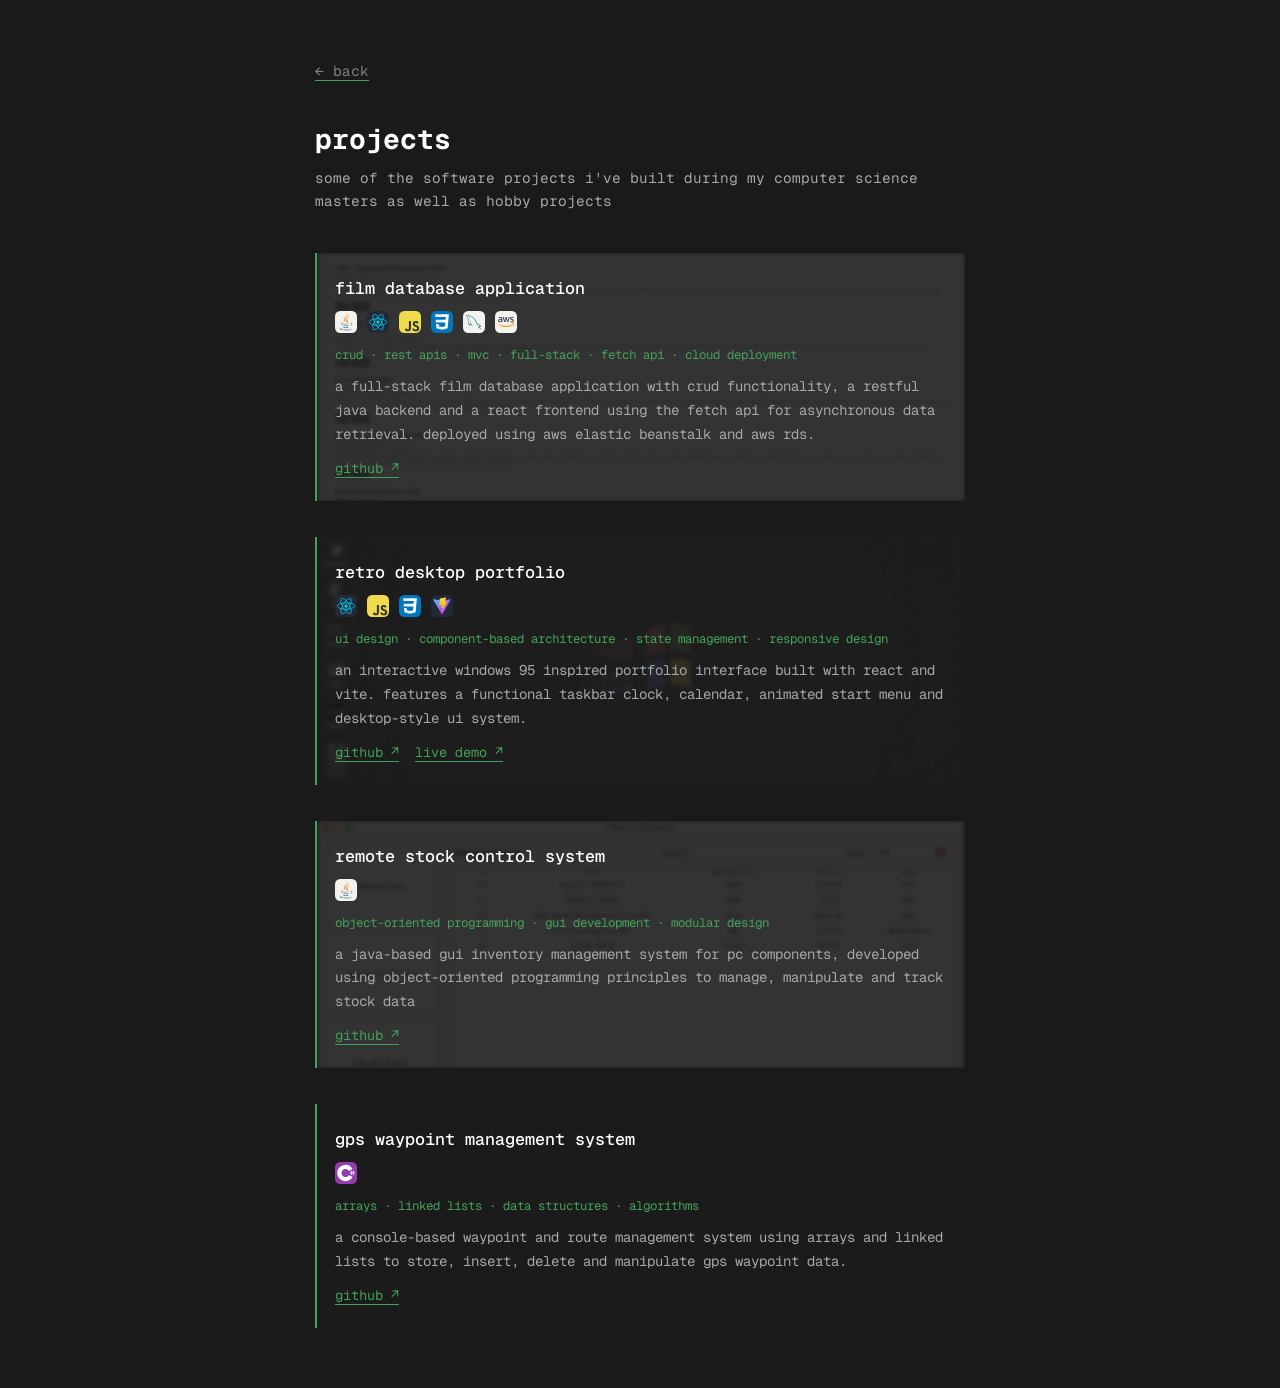
==== commit 702a8f57: "added waypoint project" ====
--- a/projects.html
+++ b/projects.html
@@ -85,20 +85,24 @@
 
         <div class="project-tech">
 
-          <span class="tech-icon" title="react">
+          <span class="tech-icon">
             <svg xmlns="http://www.w3.org/2000/svg" width="22px" height="22px" viewBox="0 0 256 256"><g fill="none"><rect width="256" height="256" fill="#242938" rx="60"/><path fill="#00d8ff" d="M128.001 146.951c10.304 0 18.656-8.353 18.656-18.656s-8.352-18.656-18.656-18.656s-18.656 8.353-18.656 18.656s8.353 18.656 18.656 18.656"/><path stroke="#00d8ff" stroke-width="8.911" d="M128.002 90.363c25.048 0 48.317 3.594 65.862 9.635C215.003 107.275 228 118.306 228 128.295c0 10.409-13.774 22.128-36.475 29.649c-17.162 5.686-39.746 8.654-63.523 8.654c-24.378 0-47.463-2.786-64.819-8.717C41.225 150.376 28 138.506 28 128.295c0-9.908 12.41-20.854 33.252-28.12c17.61-6.14 41.453-9.812 66.746-9.812z" clip-rule="evenodd"/><path stroke="#00d8ff" stroke-width="8.911" d="M94.981 109.438c12.514-21.698 27.251-40.06 41.249-52.24c16.864-14.677 32.914-20.425 41.566-15.436c9.017 5.2 12.288 22.988 7.463 46.41c-3.645 17.707-12.359 38.753-24.238 59.351c-12.179 21.118-26.124 39.724-39.931 51.792c-17.471 15.272-34.362 20.799-43.207 15.698c-8.583-4.946-11.865-21.167-7.747-42.852c3.479-18.323 12.21-40.812 24.841-62.723z" clip-rule="evenodd"/><path stroke="#00d8ff" stroke-width="8.911" d="M95.012 147.578c-12.549-21.674-21.093-43.616-24.659-61.826c-4.293-21.941-1.258-38.716 7.387-43.72c9.009-5.216 26.052.834 43.934 16.712c13.52 12.004 27.403 30.061 39.316 50.639c12.214 21.098 21.368 42.473 24.929 60.461c4.506 22.764.859 40.157-7.978 45.272c-8.574 4.964-24.265-.291-40.996-14.689c-14.136-12.164-29.26-30.959-41.933-52.849Z" clip-rule="evenodd"/></g></svg>
+            <p class="stack-popup">React</p>
           </span>
 
-          <span class="tech-icon" title="javascript">
+          <span class="tech-icon">
             <svg xmlns="http://www.w3.org/2000/svg" width="22px" height="22px" viewBox="0 0 256 256"><g fill="none"><rect width="256" height="256" fill="#f0db4f" rx="60"/><path fill="#323330" d="m67.312 213.932l19.59-11.856c3.78 6.701 7.218 12.371 15.465 12.371c7.905 0 12.889-3.092 12.889-15.12v-81.798h24.058v82.138c0 24.917-14.606 36.259-35.916 36.259c-19.245 0-30.416-9.967-36.087-21.996m85.07-2.576l19.588-11.341c5.157 8.421 11.859 14.607 23.715 14.607c9.969 0 16.325-4.984 16.325-11.858c0-8.248-6.53-11.17-17.528-15.98l-6.013-2.579c-17.357-7.388-28.871-16.668-28.871-36.258c0-18.044 13.748-31.792 35.229-31.792c15.294 0 26.292 5.328 34.196 19.247l-18.731 12.029c-4.125-7.389-8.591-10.31-15.465-10.31c-7.046 0-11.514 4.468-11.514 10.31c0 7.217 4.468 10.139 14.778 14.608l6.014 2.577c20.449 8.765 31.963 17.699 31.963 37.804c0 21.654-17.012 33.51-39.867 33.51c-22.339 0-36.774-10.654-43.819-24.574"/></g></svg>
+            <p class="stack-popup">JavaScript</p>
           </span>
 
-          <span class="tech-icon" title="css">
+          <span class="tech-icon">
             <svg xmlns="http://www.w3.org/2000/svg" width="22px" height="22px" viewBox="0 0 256 256"><g fill="none"><rect width="256" height="256" fill="#0277bd" rx="60"/><path fill="#ebebeb" d="m53.753 102.651l2.862 31.942h71.481v-31.942zM128.095 38H48l2.904 31.942h77.191zm0 180.841v-33.233l-.14.037l-35.574-9.605l-2.274-25.476H58.042l4.475 50.154l65.431 18.164z"/><path fill="#fff" d="m167.318 134.593l-3.708 41.426l-35.625 9.616v33.231l65.483-18.148l.48-5.397l7.506-84.092l.779-8.578L208 38h-80.015v31.942h45.009l-2.906 32.709h-42.103v31.942z"/></g></svg>
+            <p class="stack-popup">CSS3</p>
           </span>
 
-          <span class="tech-icon" title="vite">
+          <span class="tech-icon">
             <svg xmlns="http://www.w3.org/2000/svg" width="22px" height="22px" viewBox="0 0 256 256"><g fill="none"><rect width="256" height="256" fill="#242938" rx="60"/><path fill="url(#SVGO6JBKe3v)" d="m227.088 57.602l-93.832 167.787c-1.938 3.465-6.915 3.485-8.881.038L28.682 57.617c-2.142-3.756 1.07-8.306 5.328-7.545l93.932 16.79a5.1 5.1 0 0 0 1.812-.004l91.968-16.763c4.243-.773 7.47 3.742 5.366 7.507"/><path fill="url(#SVGHms0bd8n)" d="m172.687 28.05l-69.438 13.605a2.55 2.55 0 0 0-2.055 2.352l-4.272 72.141a2.55 2.55 0 0 0 3.118 2.635l19.333-4.461c1.809-.417 3.443 1.176 3.072 2.995l-5.744 28.126c-.387 1.893 1.391 3.511 3.239 2.95l11.941-3.628c1.851-.562 3.63 1.061 3.238 2.956l-9.128 44.179c-.571 2.764 3.105 4.271 4.638 1.901l1.024-1.582l56.582-112.92c.948-1.89-.686-4.046-2.763-3.646l-19.899 3.841c-1.87.36-3.461-1.381-2.934-3.21l12.989-45.026c.528-1.832-1.069-3.575-2.941-3.209"/><defs><linearGradient id="SVGO6JBKe3v" x1="26.346" x2="143.127" y1="44.075" y2="202.673" gradientUnits="userSpaceOnUse"><stop stop-color="#41d1ff"/><stop offset="1" stop-color="#bd34fe"/></linearGradient><linearGradient id="SVGHms0bd8n" x1="122.551" x2="143.676" y1="31.743" y2="176.66" gradientUnits="userSpaceOnUse"><stop stop-color="#ffea83"/><stop offset=".083" stop-color="#ffdd35"/><stop offset="1" stop-color="#ffa800"/></linearGradient></defs></g></svg>
+            <p class="stack-popup">Vite</p>
           </span>
         </div>
 
@@ -168,6 +172,10 @@
           to store, insert, delete and manipulate gps waypoint data.
         </p>
 
+        <div class="project-links">
+          <a href="https://github.com/harryjarvis/waypoint-route-system" target="_blank">github ↗</a>
+        </div>
+
       </article>
 
     </section>
--- a/projects.css
+++ b/projects.css
@@ -83,10 +83,15 @@
     justify-content: center;
     transition: 0.2s ease;
     cursor: pointer;
+    position: relative;
 }
 
 .tech-icon:hover {
     transform: translateY(-2px);
+}
+
+.tech-icon:hover .stack-popup {
+  display: block;
 }
 
 .tech-icon svg {
@@ -161,6 +166,19 @@
     filter: blur(0px);
 }
 
+.stack-popup {
+    display: none;
+    position: absolute;
+    bottom: 100%;
+    left: 50%;
+    transform: translateX(-50%);
+    background: #2b2b2b;
+    padding: 8px 10px;
+    border-radius: 6px;
+    color: white;
+    font-size: 0.9rem;
+}
+
 @keyframes fadeIn {
     from {
         opacity: 0;
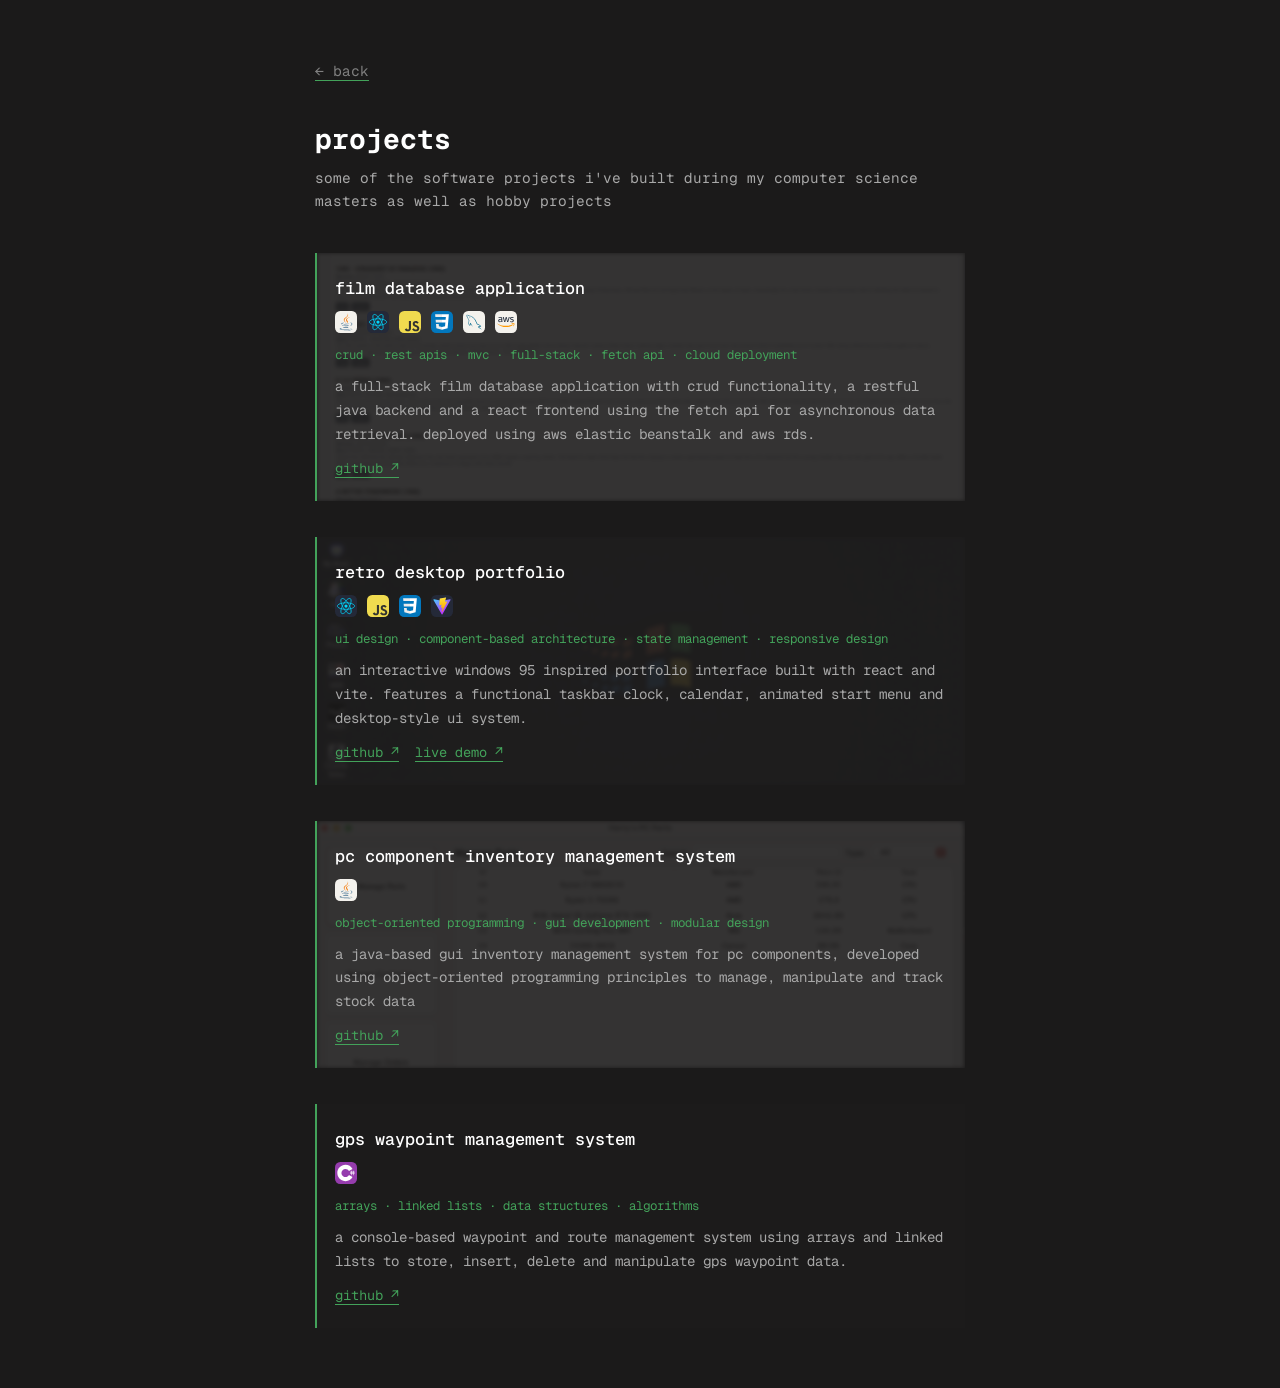
==== commit 5bdb3704: "updated cv" ====
--- a/projects.html
+++ b/projects.html
@@ -124,7 +124,7 @@
       <!-- STOCK -->
       <article class="project-card" style="--bg-image: url('./images/gui.png'); --bg-position: center 0%;">
 
-        <h2>remote stock control system</h2>
+        <h2>pc component inventory management system</h2>
 
         <div class="project-tech">
 
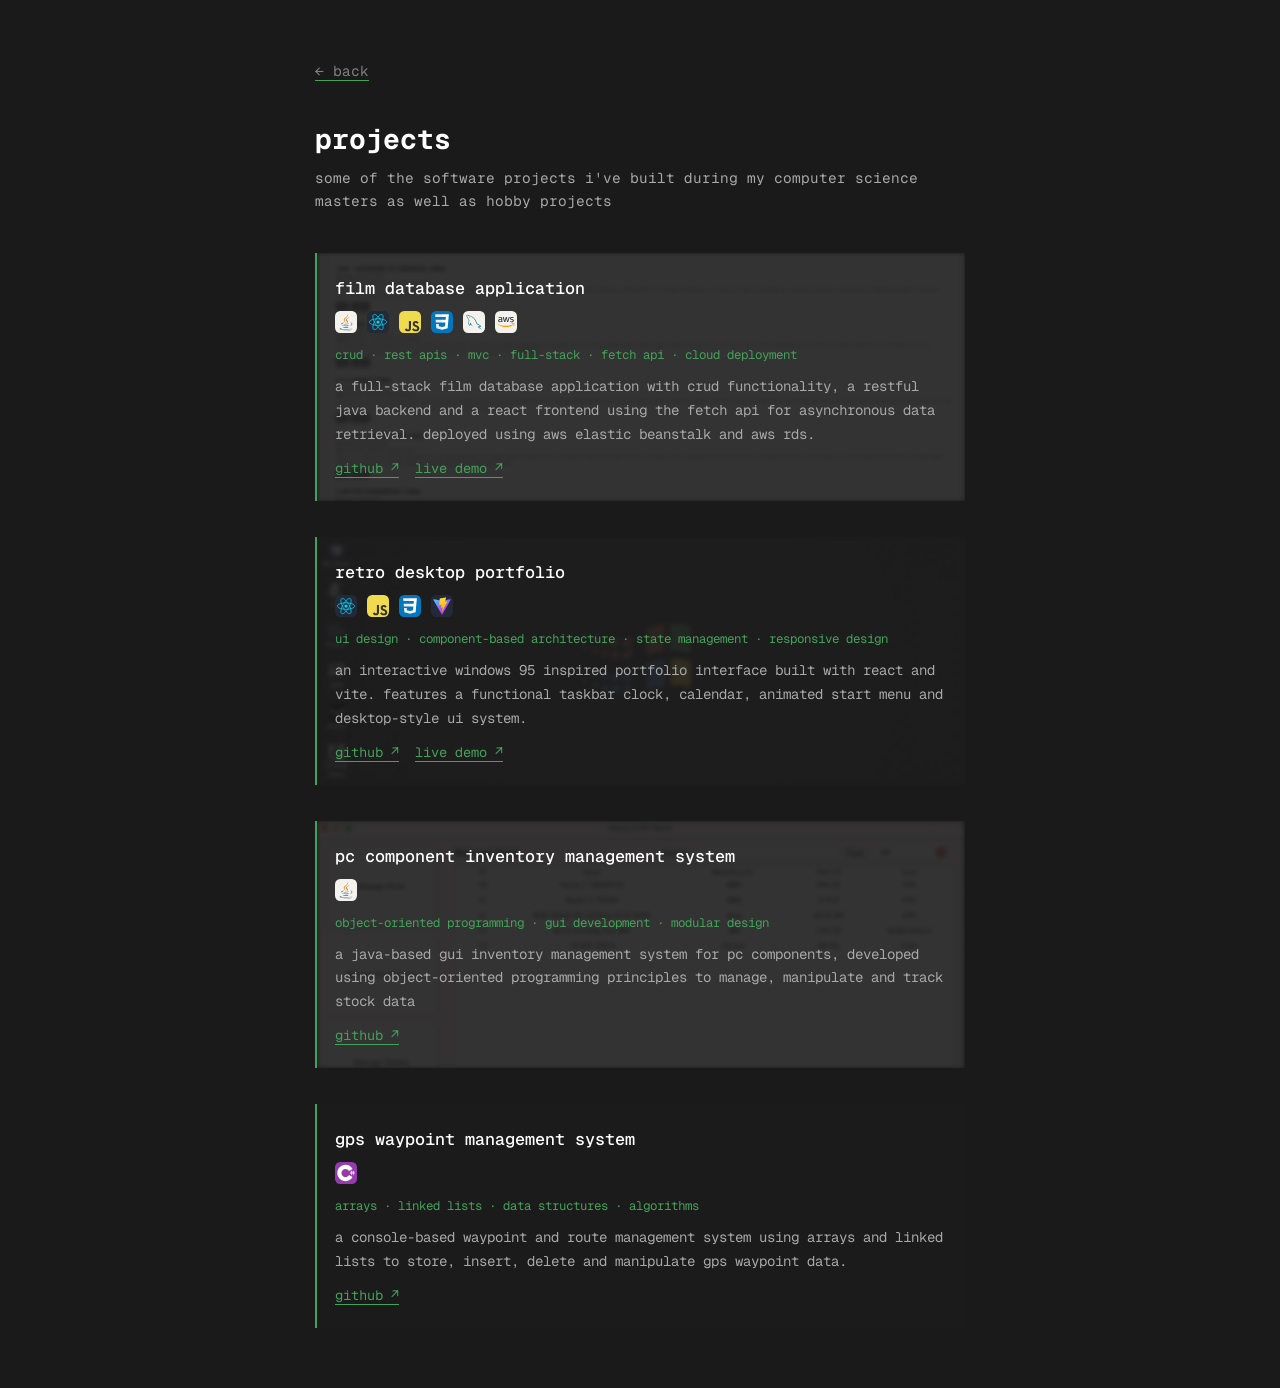
==== commit d6867ba1: "added live demo link for film database app" ====
--- a/projects.html
+++ b/projects.html
@@ -74,6 +74,7 @@
 
         <div class="project-links">
           <a href="https://github.com/harryjarvis/films-database" target="_blank">github ↗</a>
+          <a href="https://filmdatabasestatic.netlify.app/" target="_blank">live demo ↗</a>
         </div>
 
       </article>
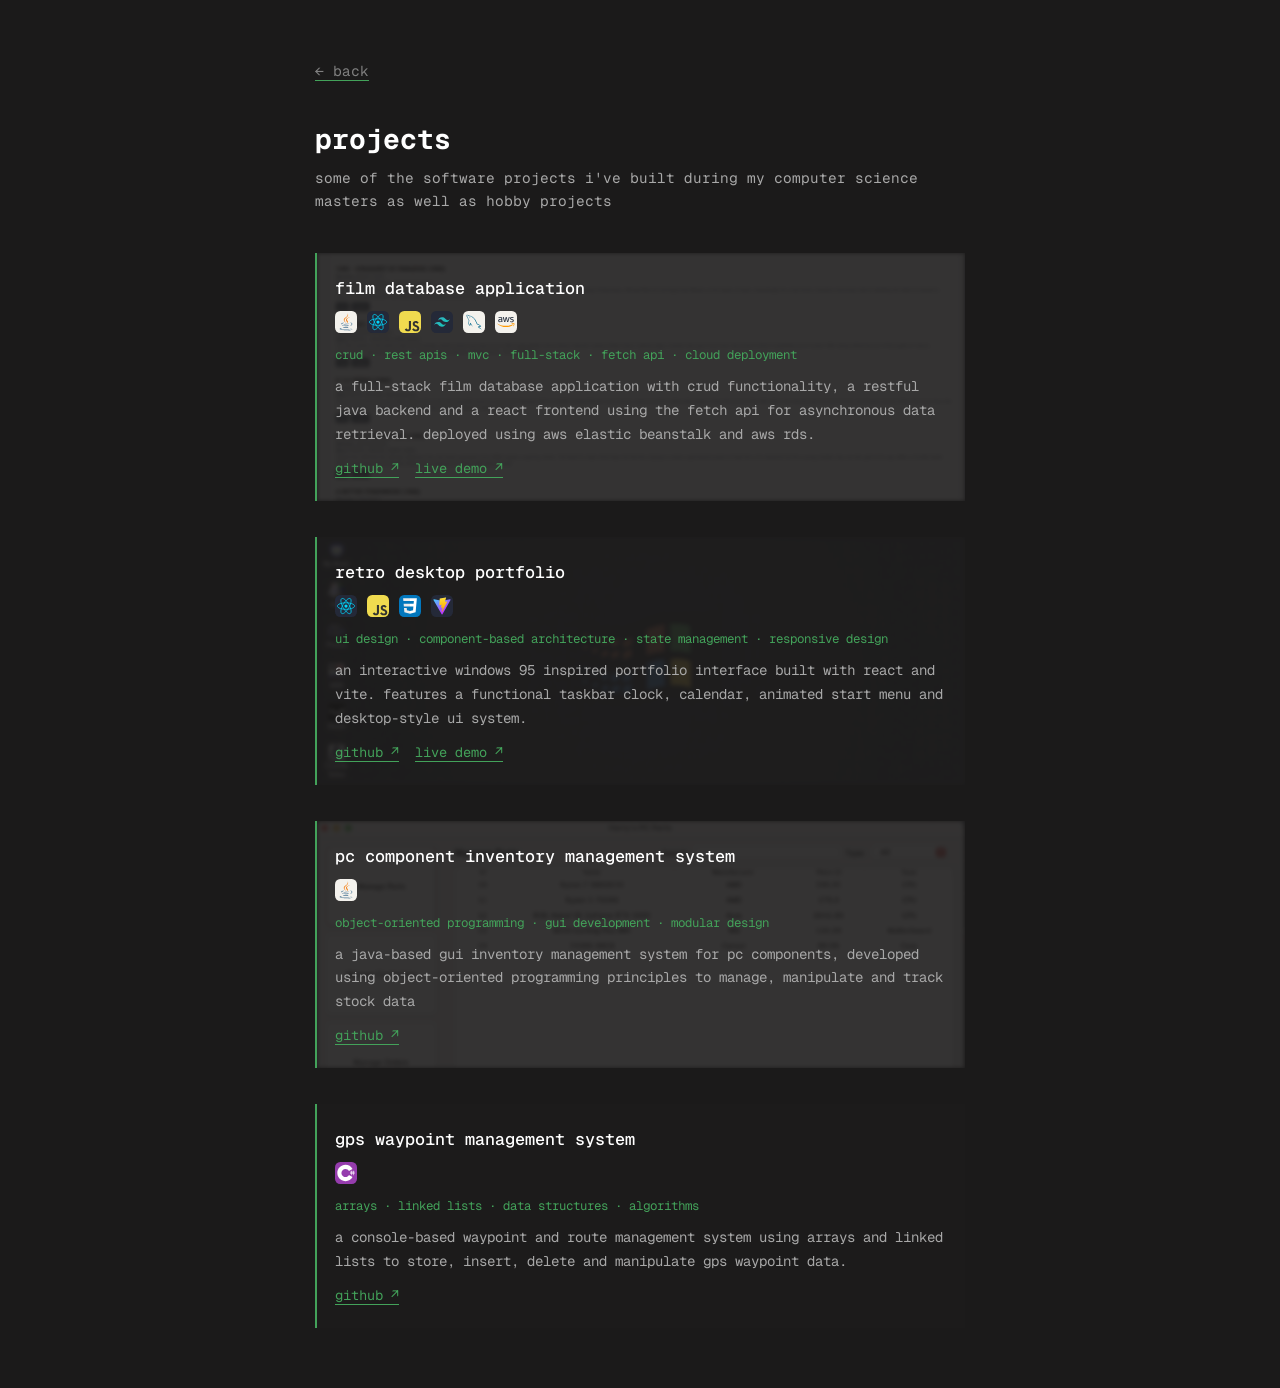
==== commit bb24b42d: "Update projects.html" ====
--- a/projects.html
+++ b/projects.html
@@ -48,8 +48,8 @@
             <svg xmlns="http://www.w3.org/2000/svg" width="22" height="22" viewBox="0 0 256 256"><g fill="none"><rect width="256" height="256" fill="#f0db4f" rx="60"/><path fill="#323330" d="m67.312 213.932l19.59-11.856c3.78 6.701 7.218 12.371 15.465 12.371c7.905 0 12.889-3.092 12.889-15.12v-81.798h24.058v82.138c0 24.917-14.606 36.259-35.916 36.259c-19.245 0-30.416-9.967-36.087-21.996m85.07-2.576l19.588-11.341c5.157 8.421 11.859 14.607 23.715 14.607c9.969 0 16.325-4.984 16.325-11.858c0-8.248-6.53-11.17-17.528-15.98l-6.013-2.579c-17.357-7.388-28.871-16.668-28.871-36.258c0-18.044 13.748-31.792 35.229-31.792c15.294 0 26.292 5.328 34.196 19.247l-18.731 12.029c-4.125-7.389-8.591-10.31-15.465-10.31c-7.046 0-11.514 4.468-11.514 10.31c0 7.217 4.468 10.139 14.778 14.608l6.014 2.577c20.449 8.765 31.963 17.699 31.963 37.804c0 21.654-17.012 33.51-39.867 33.51c-22.339 0-36.774-10.654-43.819-24.574"/></g></svg>
           </span>
 
-          <span class="tech-icon" title="css">
-            <svg xmlns="http://www.w3.org/2000/svg" width="22px" height="22px" viewBox="0 0 256 256"><g fill="none"><rect width="256" height="256" fill="#0277bd" rx="60"/><path fill="#ebebeb" d="m53.753 102.651l2.862 31.942h71.481v-31.942zM128.095 38H48l2.904 31.942h77.191zm0 180.841v-33.233l-.14.037l-35.574-9.605l-2.274-25.476H58.042l4.475 50.154l65.431 18.164z"/><path fill="#fff" d="m167.318 134.593l-3.708 41.426l-35.625 9.616v33.231l65.483-18.148l.48-5.397l7.506-84.092l.779-8.578L208 38h-80.015v31.942h45.009l-2.906 32.709h-42.103v31.942z"/></g></svg>
+          <span class="tech-icon" title="Tailwind">
+            <svg xmlns="http://www.w3.org/2000/svg" width="22" height="22" viewBox="0 0 256 256"><path d="M0 0h256v256H0z" fill="none"/><g fill="none"><rect width="256" height="256" fill="#242938" rx="60"/><path fill="url(#SVGdgekOdZf)" fill-rule="evenodd" d="M83 110q9-36 45-36c36 0 40.5 27 58.5 31.5q18 4.502 31.5-13.5q-9 36-45 36c-36 0-40.5-27-58.5-31.5Q96.5 92 83 110m-45 54q9-36 45-36c36 0 40.5 27 58.5 31.5q18 4.502 31.5-13.5q-9 36-45 36c-36 0-40.5-27-58.5-31.5q-18-4.502-31.5 13.5" clip-rule="evenodd"/><defs><linearGradient id="SVGdgekOdZf" x1="86.5" x2="163.5" y1="74" y2="185.5" gradientUnits="userSpaceOnUse"><stop stop-color="#32b1c1"/><stop offset="1" stop-color="#14c6b7"/></linearGradient></defs></g></svg>
           </span>
 
           <!-- MYSQL -->
